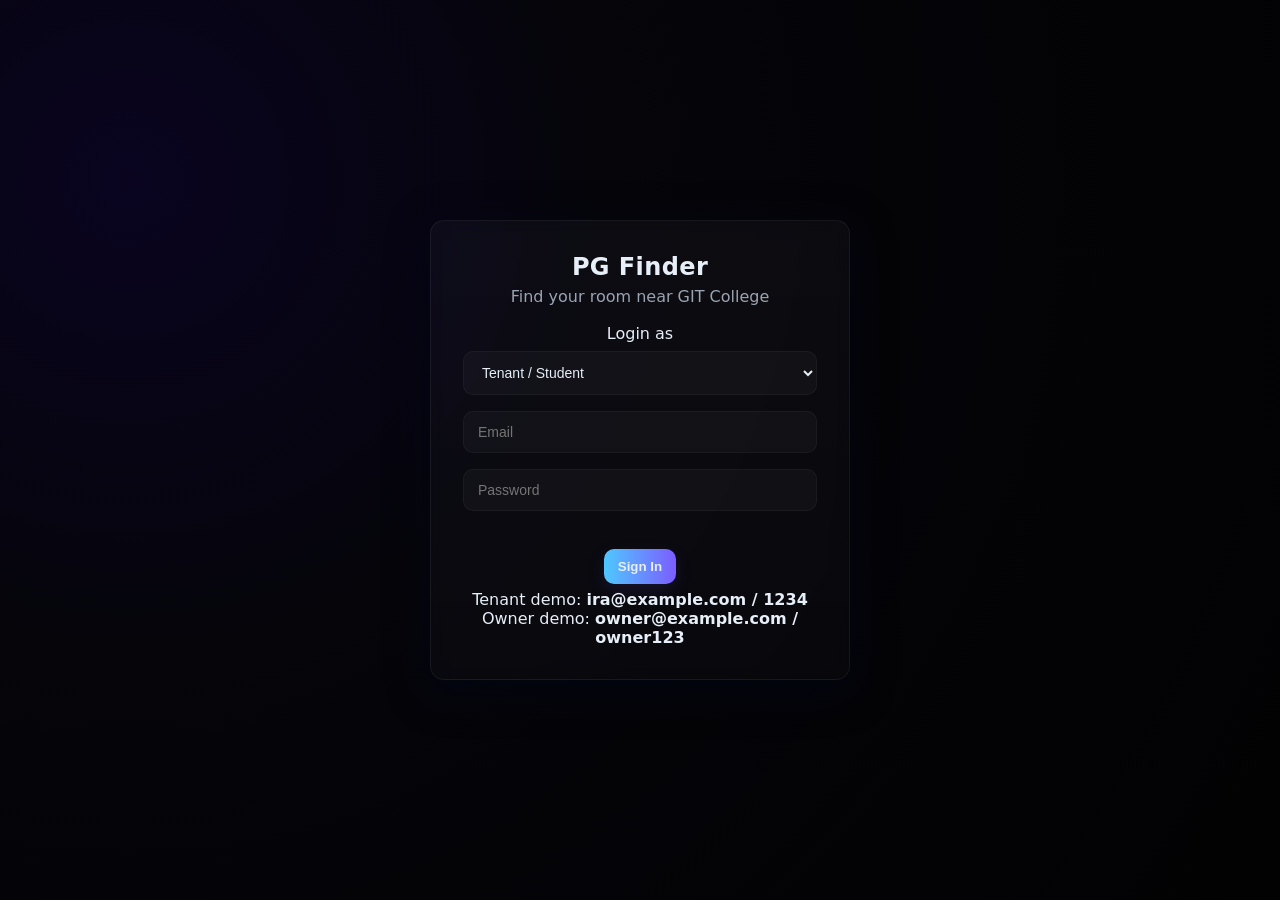
==== index.html @ 417c67a9 "Initial commit - pg finder web project" ====
<!DOCTYPE html>
<html lang="en">
<head>
  <meta charset="utf-8" />
  <meta name="viewport" content="width=device-width,initial-scale=1" />
  <title>PG Finder — Login</title>
  <link rel="stylesheet" href="style.css" />
</head>
<body>
  <main class="page-center">
    <div class="glass-card login-card">
      <h1 class="brand">PG Finder</h1>
      <p class="lead">Find your room near GIT College</p>

      <label>Login as</label>
      <select id="roleSelect" class="form-control">
        <option value="tenant">Tenant / Student</option>
        <option value="owner">PG Owner</option>
      </select>

      <input id="email" class="form-control" type="email" placeholder="Email" />
      <input id="password" class="form-control" type="password" placeholder="Password" />

      <div id="loginError" class="error" aria-live="polite"></div>

      <button id="loginBtn" class="btn primary">Sign In</button>

      <div class="demo-note">
        Tenant demo: <strong>ira@example.com / 1234</strong><br/>
        Owner demo: <strong>owner@example.com / owner123</strong>
      </div>
    </div>
  </main>

  <script>
    // Demo credentials
    const DEMO_TENANT = { email: 'ira@example.com', password: '1234' };
    const DEMO_OWNER = { email: 'owner@example.com', password: 'owner123' };

    const loginBtn = document.getElementById('loginBtn');
    const errEl = document.getElementById('loginError');

    loginBtn.addEventListener('click', () => {
      errEl.textContent = '';
      const role = document.getElementById('roleSelect').value;
      const email = document.getElementById('email').value.trim();
      const pass = document.getElementById('password').value.trim();

      if (!email || !pass) {
        errEl.textContent = 'Please fill email and password.';
        return;
      }

      if (role === 'tenant') {
        if (email === DEMO_TENANT.email && pass === DEMO_TENANT.password) {
          sessionStorage.setItem('pg_user', JSON.stringify({ role: 'tenant', email }));
          window.location.href = 'home.html';
          return;
        } else {
          errEl.textContent = 'Invalid tenant credentials.';
          return;
        }
      }

      if (role === 'owner') {
        if (email === DEMO_OWNER.email && pass === DEMO_OWNER.password) {
          sessionStorage.setItem('pg_user', JSON.stringify({ role: 'owner', email }));
          window.location.href = 'owner.html';
          return;
        } else {
          errEl.textContent = 'Invalid owner credentials.';
          return;
        }
      }
    });

    // Optional: press Enter to login
    [document.getElementById('email'), document.getElementById('password')].forEach(inp=>{
      inp.addEventListener('keypress', (e)=>{ if(e.key === 'Enter') loginBtn.click(); });
    });
  </script>
</body>
</html>
---- style.css ----
/* ------------------------------
   Dark Glassmorphism Theme (B)
   ------------------------------ */
:root{
  --bg-1: #08060b;
  --bg-2: #0d0b12;
  --glass-1: rgba(255,255,255,0.04);
  --glass-2: rgba(255,255,255,0.02);
  --muted: #9aa4b2;
  --accent: linear-gradient(90deg,#6ee7f8,#7c4dff);
  --primary: #5dd4ff;
  --danger: #ff6b6b;
}

/* Reset */
*{box-sizing:border-box}
html,body{height:100%}
body{
  margin:0;
  font-family: "Poppins", system-ui, -apple-system, "Segoe UI", Roboto, "Helvetica Neue", Arial;
  background: radial-gradient(circle at 10% 20%, #0a0420 0%, #05050a 35%, #020203 100%);
  color:#e6eef8;
  -webkit-font-smoothing:antialiased;
  -moz-osx-font-smoothing:grayscale;
}

/* Page center (login) */
.page-center{
  min-height:100vh;
  display:flex;
  align-items:center;
  justify-content:center;
  padding:24px;
}

/* Glass card */
.glass-card{
  background: linear-gradient(180deg, rgba(255,255,255,0.03), rgba(255,255,255,0.02));
  border: 1px solid rgba(255,255,255,0.06);
  border-radius: 14px;
  padding: 20px;
  box-shadow: 0 10px 40px rgba(2,6,23,0.6);
  backdrop-filter: blur(8px) saturate(1.2);
}

/* Login card specifics */
.login-card{
  width: 420px;
  text-align:center;
  padding:32px;
}

/* Brand & text */
.brand{ margin:0; font-size:24px; letter-spacing:0.4px; }
.lead{ margin:6px 0 18px; color:var(--muted); }

/* Forms */
.form-control{
  width:100%;
  padding:12px 14px;
  border-radius:10px;
  margin:8px 0;
  background: rgba(255,255,255,0.03);
  color:#e6eef8;
  border: 1px solid rgba(255,255,255,0.04);
  outline:none;
  font-size:14px;
}

.form-control.small{ width:160px; padding:10px; }

/* Buttons */
.btn{
  display:inline-block;
  padding:10px 14px;
  border-radius:10px;
  border:none;
  cursor:pointer;
  font-weight:600;
  background: rgba(255,255,255,0.03);
  color:#e6eef8;
  margin:6px 0;
}

.btn.primary{ background: linear-gradient(90deg,#4fc8ff,#7c5dff); box-shadow: 0 6px 18px rgba(124,93,255,0.12); }
.btn.ghost{ background: transparent; border:1px solid rgba(255,255,255,0.04); color:var(--muted); }
.btn.warn{ background: var(--danger); color:white; }

/* Error */
.error{ color:#ff9b9b; min-height:18px; margin-top:6px; }

/* Top bar */
.topbar{
  display:flex;
  justify-content:space-between;
  align-items:center;
  padding:20px 32px;
}

.top-left h2{ margin:0; font-size:20px; }
.top-left .muted{ color:var(--muted); margin:4px 0 0; }

/* Controls row */
.controls{
  display:flex;
  gap:12px;
  align-items:center;
  padding: 12px 32px 0 32px;
  flex-wrap:wrap;
}

/* Grid */
.grid{
  padding:22px 32px 48px;
  display:grid;
  grid-template-columns: repeat(auto-fill, minmax(320px, 1fr));
  gap:20px;
}

/* Room card */
.room-card{
  background: linear-gradient(180deg, rgba(255,255,255,0.02), rgba(255,255,255,0.01));
  border-radius:12px;
  overflow:hidden;
  display:flex;
  gap:12px;
  padding:12px;
  border:1px solid rgba(255,255,255,0.03);
  box-shadow: 0 10px 30px rgba(2,6,23,0.5);
}

/* Slider */
.slider{
  width: 44%;
  min-width:140px;
  border-radius:8px;
  overflow:hidden;
  position:relative;
  height:160px;
  background:#0b0b0f;
}

.slider img{ width:100%; height:100%; object-fit:cover; display:block; }

.slider .nav{
  position:absolute; top:50%; transform:translateY(-50%);
  background:rgba(0,0,0,0.45); color:#fff; border:none;
  width:36px; height:36px; border-radius:50%; cursor:pointer;
}

/* left / right */
.slider .nav.left{ left:8px; }
.slider .nav.right{ right:8px; }

/* Room content */
.room-body{
  width: 56%;
  padding:6px 6px 6px 0;
  display:flex;
  flex-direction:column;
  justify-content:space-between;
}

.room-body h3{ margin:0 0 6px; font-size:18px; }
.meta{ color:var(--muted); font-size:13px; margin-bottom:6px; }
.price{ color:#6ee7f8; font-weight:700; margin-bottom:6px; }

.amenities{ display:flex; gap:8px; flex-wrap:wrap; }
.amenities .chip{
  background: rgba(255,255,255,0.02); padding:6px 8px; border-radius:999px; font-size:12px; color:var(--muted);
}

/* actions */
.actions{ display:flex; gap:8px; margin-top:10px; align-items:center; }
.actions .btn{ padding:8px 10px; font-size:13px; }

/* Map button */
.map-btn{ width:100%; margin-top:10px; background: linear-gradient(90deg,#ff9a9e,#fad0c4); color:#05050a; font-weight:700; }

/* Owner panel */
.owner-main{ padding:18px 32px; }
.owner-panel{ max-width:980px; margin:0 auto; }
.bookings-list{ margin-top:12px; display:flex; flex-direction:column; gap:12px; }

/* booking card */
.booking-card{
  display:flex; justify-content:space-between; align-items:center;
  padding:12px; border-radius:10px; background: rgba(255,255,255,0.01);
  border:1px solid rgba(255,255,255,0.03);
}

/* badge */
.badge{ padding:6px 10px; border-radius:999px; font-weight:700; }
.badge.pending{ background:#fff7ed; color:#92400e; }
.badge.accepted{ background:#ecfdf5; color:#065f46; }
.badge.rejected{ background:#fff1f2; color:#9f1239; }

/* small helpers */
.muted{ color:var(--muted); }
.hidden{ display:none; }

/* toast */
.toast{
  position:fixed; right:20px; bottom:20px; padding:12px 16px; border-radius:10px;
  background: linear-gradient(90deg,#00c6ff,#7c5dff); color:#07070a; font-weight:700; box-shadow:0 10px 30px rgba(2,6,23,0.6);
}

/* responsive */
@media (max-width:920px){
  .slider{ height:140px }
  .room-body{ width:56% }
}
@media (max-width:720px){
  .grid{ grid-template-columns: 1fr; padding:16px; }
  .room-card{ flex-direction:column; }
  .slider{ width:100%; height:220px; }
  .room-body{ width:100%; padding:8px 0 0 0; }
  .controls{ padding:12px 16px; gap:8px; justify-content:center; }
  .form-control.small{ width:120px; }
}
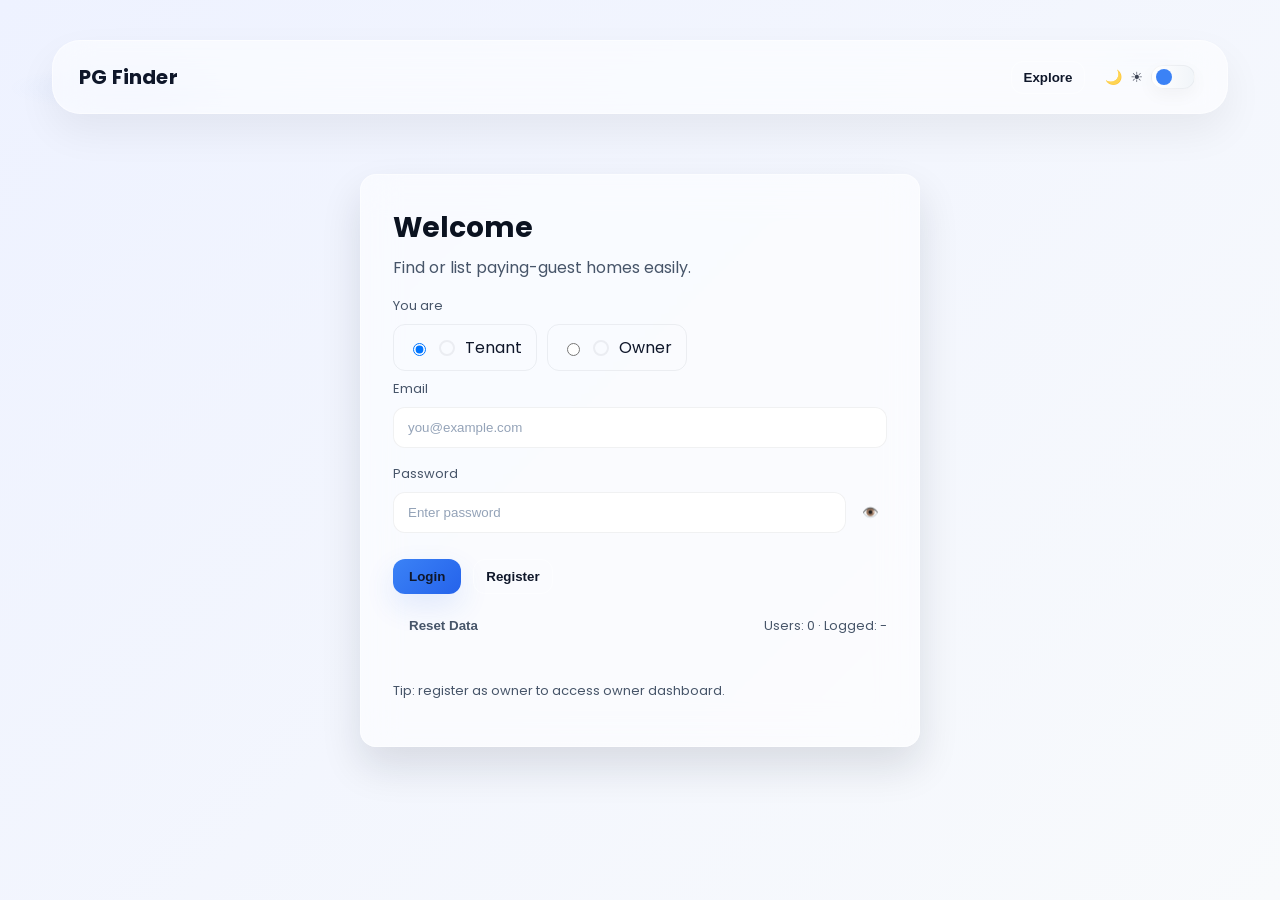
==== commit 5218a010: "Updated PG Finder project" ====
--- a/index.html
+++ b/index.html
@@ -1,83 +1,139 @@
 <!DOCTYPE html>
 <html lang="en">
 <head>
-  <meta charset="utf-8" />
-  <meta name="viewport" content="width=device-width,initial-scale=1" />
-  <title>PG Finder — Login</title>
-  <link rel="stylesheet" href="style.css" />
+  <meta charset="utf-8">
+  <meta name="viewport" content="width=device-width,initial-scale=1">
+  <title>PG Finder — Login / Register</title>
+  <link href="https://fonts.googleapis.com/css2?family=Poppins:wght@300;400;600;700&display=swap" rel="stylesheet">
+  <link rel="stylesheet" href="style.css">
 </head>
 <body>
-  <main class="page-center">
-    <div class="glass-card login-card">
-      <h1 class="brand">PG Finder</h1>
-      <p class="lead">Find your room near GIT College</p>
 
-      <label>Login as</label>
-      <select id="roleSelect" class="form-control">
-        <option value="tenant">Tenant / Student</option>
-        <option value="owner">PG Owner</option>
-      </select>
+  <input id="themeToggle" class="theme-toggle-input" type="checkbox" aria-label="Toggle color theme">
 
-      <input id="email" class="form-control" type="email" placeholder="Email" />
-      <input id="password" class="form-control" type="password" placeholder="Password" />
+  <div class="app">
 
-      <div id="loginError" class="error" aria-live="polite"></div>
+  <header class="topbar">
+    <div class="brand">PG Finder</div>
+    <nav class="top-actions">
+      <button class="btn btn-outline-yellow" onclick="location.href='home.html'">Explore</button>
+      <label for="themeToggle" class="theme-switch" title="Toggle theme" aria-hidden="false">
+        <span class="moon">🌙</span>
+        <span class="sun">☀️</span>
+        <span class="switch-knob"></span>
+      </label>
+    </nav>
+  </header>
 
-      <button id="loginBtn" class="btn primary">Sign In</button>
+  <main class="center-wrap">
+  <section class="login-card" aria-labelledby="loginTitle">
+    <h1 id="loginTitle">Welcome</h1>
+    <p class="lead">Find or list paying-guest homes easily.</p>
 
-      <div class="demo-note">
-        Tenant demo: <strong>ira@example.com / 1234</strong><br/>
-        Owner demo: <strong>owner@example.com / owner123</strong>
-      </div>
+    <label class="label">You are</label>
+    <div class="segmented" role="radiogroup" aria-label="Choose role">
+      <label class="seg" for="r-tenant"><input id="r-tenant" name="roleRadio" type="radio" value="tenant" checked onchange="document.getElementById('role').value='tenant'"> <span class="dot"></span> Tenant</label>
+      <label class="seg" for="r-owner"><input id="r-owner" name="roleRadio" type="radio" value="owner" onchange="document.getElementById('role').value='owner'"> <span class="dot"></span> Owner</label>
     </div>
+    <select id="role" hidden>
+      <option value="tenant">Tenant</option>
+      <option value="owner">Owner</option>
+    </select>
+
+    <label class="label" for="email">Email</label>
+    <input type="email" id="email" placeholder="you@example.com" autocomplete="email">
+
+    <label class="label" for="password">Password</label>
+    <div class="password-wrap">
+      <input type="password" id="password" placeholder="Enter password" autocomplete="current-password">
+      <button class="icon-btn" id="togglePwd" type="button" aria-label="Show password" aria-pressed="false" onclick="togglePassword()">👁️</button>
+    </div>
+
+    <div class="actions-row">
+      <button class="btn btn-yellow" onclick="login()">Login</button>
+      <button class="btn btn-outline-yellow" onclick="registerUser()">Register</button>
+    </div>
+
+    <div class="meta-row">
+      <button class="btn btn-ghost" onclick="resetData()">Reset Data</button>
+      <small id="storageStatus" class="status">Users: 0 · Logged: -</small>
+    </div>
+
+    <div class="users-list" id="usersList" aria-live="polite"></div>
+
+    <p class="tip">Tip: register as owner to access owner dashboard.</p>
+  </section>
   </main>
 
-  <script>
-    // Demo credentials
-    const DEMO_TENANT = { email: 'ira@example.com', password: '1234' };
-    const DEMO_OWNER = { email: 'owner@example.com', password: 'owner123' };
+  </div><!-- /.app -->
 
-    const loginBtn = document.getElementById('loginBtn');
-    const errEl = document.getElementById('loginError');
+ <script>
+function registerUser(){
+  const role = document.getElementById("role").value;
+  const email = document.getElementById("email").value.trim().toLowerCase();
+  const password = document.getElementById("password").value;
 
-    loginBtn.addEventListener('click', () => {
-      errEl.textContent = '';
-      const role = document.getElementById('roleSelect').value;
-      const email = document.getElementById('email').value.trim();
-      const pass = document.getElementById('password').value.trim();
+  if(!email || !password){
+    alert("Please fill all fields");
+    return;
+  }
 
-      if (!email || !pass) {
-        errEl.textContent = 'Please fill email and password.';
-        return;
-      }
+  const users = JSON.parse(localStorage.getItem("users") || "{}");
 
-      if (role === 'tenant') {
-        if (email === DEMO_TENANT.email && pass === DEMO_TENANT.password) {
-          sessionStorage.setItem('pg_user', JSON.stringify({ role: 'tenant', email }));
-          window.location.href = 'home.html';
-          return;
-        } else {
-          errEl.textContent = 'Invalid tenant credentials.';
-          return;
-        }
-      }
+  if(users[email]){
+    alert("User already exists. Please login.");
+    return;
+  }
 
-      if (role === 'owner') {
-        if (email === DEMO_OWNER.email && pass === DEMO_OWNER.password) {
-          sessionStorage.setItem('pg_user', JSON.stringify({ role: 'owner', email }));
-          window.location.href = 'owner.html';
-          return;
-        } else {
-          errEl.textContent = 'Invalid owner credentials.';
-          return;
-        }
-      }
-    });
+  users[email] = { password, role };
+  localStorage.setItem("users", JSON.stringify(users));
 
-    // Optional: press Enter to login
-    [document.getElementById('email'), document.getElementById('password')].forEach(inp=>{
-      inp.addEventListener('keypress', (e)=>{ if(e.key === 'Enter') loginBtn.click(); });
-    });
-  </script>
+  // ✅ SAVE SESSION
+  localStorage.setItem("pg_user", JSON.stringify({ email, role }));
+
+  alert("Registered successfully!");
+
+  if(role === "owner"){
+    window.location.href = "owner.html";
+  } else {
+    window.location.href = "home.html";
+  }
+}
+
+function login(){
+  const roleSelected = document.getElementById("role").value;
+  const email = document.getElementById("email").value.trim().toLowerCase();
+  const password = document.getElementById("password").value;
+
+  if(!email || !password){
+    alert("Please fill all fields");
+    return;
+  }
+
+  const users = JSON.parse(localStorage.getItem("users") || "{}");
+  const user = users[email];
+
+  if(!user || user.password !== password){
+    alert("Invalid credentials");
+    return;
+  }
+
+  // ✅ ALWAYS TRUST STORED ROLE
+  const role = user.role;
+
+  localStorage.setItem("pg_user", JSON.stringify({ email, role }));
+
+  if(role === "owner"){
+    window.location.href = "owner.html";
+  } else {
+    window.location.href = "home.html";
+  }
+}
+</script>
+
+
+<script src="script.js"></script>
+
+
 </body>
 </html>
--- a/style.css
+++ b/style.css
@@ -1,220 +1,210 @@
-/* ------------------------------
-   Dark Glassmorphism Theme (B)
-   ------------------------------ */
+/* Blue / Neutral Glassmorphism
+   - Light + Dark themes via [data-theme="dark"] or body.dark
+   - Uses CSS variables for easy tuning
+*/
+
 :root{
-  --bg-1: #08060b;
-  --bg-2: #0d0b12;
-  --glass-1: rgba(255,255,255,0.04);
-  --glass-2: rgba(255,255,255,0.02);
-  --muted: #9aa4b2;
-  --accent: linear-gradient(90deg,#6ee7f8,#7c4dff);
-  --primary: #5dd4ff;
-  --danger: #ff6b6b;
-}
-
-/* Reset */
+  /* Page background (light) */
+  --bg-gradient: linear-gradient(135deg,#eef2ff 0%,#f8fafc 100%);
+
+  /* Glass tokens (light) */
+  --glass-bg: rgba(255,255,255,0.55);
+  --glass-border: rgba(255,255,255,0.48);
+  --glass-blur: 18px;
+  --card-shadow: 0 20px 40px rgba(15,23,42,0.12);
+  --radius: 16px;
+
+  /* Typography (light) */
+  --text-main: #0f172a;
+  --text-muted: #475569;
+  --heading: #0b1220;
+
+  /* Primary (blue) */
+  --primary-start: #3b82f6;
+  --primary-end:   #2563eb;
+  --primary-grad: linear-gradient(135deg,var(--primary-start),var(--primary-end));
+  --btn-glow: 0 12px 30px rgba(37,99,235,0.12);
+
+  /* Inputs */
+  --input-bg: rgba(255,255,255,0.92);
+  --input-border: rgba(15,23,42,0.06);
+  --placeholder: #94a3b8;
+
+  /* Focus */
+  --focus: rgba(37,99,235,0.14);
+
+  /* Misc */
+  --fast: 150ms; --med: 260ms;
+}
+
+/* Dark theme overrides */
+[data-theme="dark"], body.dark{
+  --bg-gradient: linear-gradient(180deg,#041025 0%, #052238 100%);
+  --glass-bg: rgba(255,255,255,0.04);
+  --glass-border: rgba(255,255,255,0.06);
+  --card-shadow: 0 20px 40px rgba(2,6,23,0.6);
+  --text-main: #e6eef8;
+  --text-muted: #9fb3c8;
+  --heading: #f1f7ff;
+  --input-bg: rgba(255,255,255,0.02);
+  --input-border: rgba(255,255,255,0.06);
+  --placeholder: #7f9fb7;
+  --btn-glow: 0 12px 30px rgba(14,165,233,0.10);
+  --focus: rgba(14,165,233,0.16);
+}
+
+/* Base reset */
 *{box-sizing:border-box}
 html,body{height:100%}
 body{
-  margin:0;
-  font-family: "Poppins", system-ui, -apple-system, "Segoe UI", Roboto, "Helvetica Neue", Arial;
-  background: radial-gradient(circle at 10% 20%, #0a0420 0%, #05050a 35%, #020203 100%);
-  color:#e6eef8;
-  -webkit-font-smoothing:antialiased;
-  -moz-osx-font-smoothing:grayscale;
-}
-
-/* Page center (login) */
-.page-center{
-  min-height:100vh;
-  display:flex;
-  align-items:center;
-  justify-content:center;
-  padding:24px;
-}
-
-/* Glass card */
-.glass-card{
-  background: linear-gradient(180deg, rgba(255,255,255,0.03), rgba(255,255,255,0.02));
-  border: 1px solid rgba(255,255,255,0.06);
-  border-radius: 14px;
-  padding: 20px;
-  box-shadow: 0 10px 40px rgba(2,6,23,0.6);
-  backdrop-filter: blur(8px) saturate(1.2);
-}
-
-/* Login card specifics */
-.login-card{
-  width: 420px;
-  text-align:center;
-  padding:32px;
-}
-
-/* Brand & text */
-.brand{ margin:0; font-size:24px; letter-spacing:0.4px; }
-.lead{ margin:6px 0 18px; color:var(--muted); }
-
-/* Forms */
-.form-control{
-  width:100%;
-  padding:12px 14px;
-  border-radius:10px;
-  margin:8px 0;
-  background: rgba(255,255,255,0.03);
-  color:#e6eef8;
-  border: 1px solid rgba(255,255,255,0.04);
-  outline:none;
-  font-size:14px;
-}
-
-.form-control.small{ width:160px; padding:10px; }
+  margin:0;font-family:Poppins, system-ui, -apple-system, 'Segoe UI', Roboto, Arial, sans-serif;
+  color:var(--text-main);background:var(--bg-gradient);
+  -webkit-font-smoothing:antialiased;-moz-osx-font-smoothing:grayscale;
+  transition: background var(--med) ease, color var(--med) ease;
+}
+
+.app{min-height:100vh;padding:20px}
+
+/* Header / navbar */
+header{display:flex;align-items:center;justify-content:space-between;gap:12px;max-width:1200px;margin:18px auto;padding:12px 18px;border-radius:12px;background:var(--glass-bg);border:1px solid var(--glass-border);box-shadow:var(--card-shadow);backdrop-filter:blur(var(--glass-blur));-webkit-backdrop-filter:blur(var(--glass-blur));position:sticky;top:14px;z-index:40}
+.brand{font-weight:700;font-size:18px;color:var(--heading)}
+.top-actions{display:flex;gap:12px;align-items:center}
+
+/* Header pill / topbar polish (Airbnb-like) */
+header.topbar{max-width:calc(100% - 64px);margin:20px auto;padding:18px 26px;border-radius:28px;background:var(--glass-bg);border:1px solid rgba(255,255,255,0.5);box-shadow:0 18px 40px rgba(2,6,23,0.06);}
+header.topbar .brand{font-size:20px;letter-spacing:0.2px}
+header.topbar .top-actions{gap:14px}
+
+/* subtle decorative glow behind header for light mode */
+:root::after{content:"";position:fixed;left:0;top:0;width:100%;height:220px;background:radial-gradient(600px 120px at 10% 40%,rgba(59,130,246,0.06),transparent 20%),radial-gradient(400px 100px at 90% 30%,rgba(37,99,235,0.04),transparent 18%);pointer-events:none;z-index:-1}
+[data-theme="dark"]:root::after{background:none}
+
+/* Card polish */
+.card{padding:18px;border-radius:16px;background:var(--glass-bg);border:1px solid var(--glass-border);backdrop-filter: blur(var(--glass-blur));box-shadow:var(--card-shadow);transition:transform .28s var(--ease),box-shadow .28s var(--ease);overflow:hidden}
+.card .slider{position:relative;border-radius:12px;overflow:hidden}
+.card .slider::after{content:"";position:absolute;left:0;right:0;bottom:0;height:60%;background:linear-gradient(180deg,transparent,rgba(0,0,0,0.06));pointer-events:none}
+.card h3{margin:10px 0 2px 0;font-size:16px;color:var(--heading)}
+.card p{margin:0;color:var(--text-main)}
+
+/* Price / rating row styling (assumes first p has price/rating) */
+.card p.price{font-weight:700;color:var(--heading);margin-top:8px}
+.card p.meta{color:var(--text-muted);font-size:13px;margin-top:6px}
+
+/* style raw buttons inside cards (script generates plain buttons) */
+.card button{padding:8px 12px;border-radius:10px;border:0;background:var(--primary-grad);color:#fff;cursor:pointer;transition:transform .16s var(--ease), box-shadow .16s var(--ease)}
+.card button:hover{transform:translateY(-3px);box-shadow:0 18px 40px rgba(37,99,235,0.12)}
+.card button[style]{background:linear-gradient(135deg,#25D366,#1DA851);box-shadow:0 12px 30px rgba(37,99,235,0.06)}
+
+/* image hover zoom */
+.slider img{width:100%;height:160px;object-fit:cover;border-radius:12px;transition:transform .6s var(--ease)}
+.card:hover .slider img{transform:scale(1.04)}
+
+/* badge-like rating */
+.card .rating{position:absolute;right:10px;top:10px;background:linear-gradient(135deg,var(--primary-start),var(--primary-end));color:#fff;padding:6px 8px;border-radius:999px;font-weight:700;box-shadow:0 8px 26px rgba(37,99,235,0.12)}
+
+/* subtle footer/footer tip */
+.tip{margin-top:12px;color:var(--text-muted);font-size:13px}
+
+/* Theme switch (uses body class or data-theme) */
+.theme-switch{display:inline-flex;align-items:center;gap:8px;cursor:pointer;padding:6px;border-radius:999px;user-select:none}
+.theme-switch .sun,.theme-switch .moon{font-size:14px;line-height:1;opacity:.8}
+.theme-switch .switch-knob{width:44px;height:24px;border-radius:999px;background:linear-gradient(90deg,#ffffff,#f1f5f9);display:inline-block;position:relative;border:1px solid rgba(15,23,42,0.04);box-shadow:0 6px 18px rgba(2,6,23,0.04)}
+.theme-switch .switch-knob::after{content:"";position:absolute;top:50%;left:4px;transform:translateY(-50%);width:16px;height:16px;border-radius:50%;background:var(--primary-start);transition:left .22s ease, background .22s ease}
+.theme-toggle-input{position:absolute;width:1px;height:1px;padding:0;margin:-1px;overflow:hidden;clip:rect(0,0,0,0);white-space:nowrap;border:0}
+.theme-toggle-input:focus-visible + .app .theme-switch,
+.theme-toggle-input:focus-visible + .app .theme-switch-mini{outline:3px solid var(--focus);outline-offset:3px}
+.theme-switch-mini{display:inline-flex;align-items:center;justify-content:center;min-width:44px;min-height:44px;padding:6px;border-radius:999px;cursor:pointer;user-select:none}
+
+/* Dark mode appearance */
+[data-theme="dark"] .theme-switch .switch-knob{background:rgba(255,255,255,0.04);border:1px solid rgba(255,255,255,0.06);box-shadow:none}
+[data-theme="dark"] .theme-switch .switch-knob::after{left:24px;background:var(--primary-end)}
+[data-theme="dark"] .theme-switch .sun{opacity:.35}
+[data-theme="dark"] .theme-switch .moon{opacity:1}
+
+
+/* Inputs in header */
+header input[type="text"], header select, input[type="search"]{background:var(--input-bg);color:var(--text-main);border:1px solid var(--input-border);padding:10px 12px;border-radius:12px;transition:box-shadow var(--fast),border-color var(--fast)}
+input::placeholder, header input::placeholder{color:var(--placeholder)}
+input:focus, select:focus, textarea:focus{outline:none;box-shadow:0 8px 30px var(--focus)}
+
+/* Centered login card */
+.center-wrap{display:flex;align-items:center;justify-content:center;padding:40px 20px}
+.login-card{width:100%;max-width:560px;padding:32px;border-radius:var(--radius);background:var(--glass-bg);border:1px solid var(--glass-border);box-shadow:var(--card-shadow);backdrop-filter:blur(var(--glass-blur));-webkit-backdrop-filter:blur(var(--glass-blur));transition:transform var(--fast),box-shadow var(--fast),background var(--med)}
+.login-card h1{margin:0 0 6px 0;font-size:28px;color:var(--heading)}
+.lead{margin:0 0 16px 0;color:var(--text-muted)}
+.label{display:block;margin-top:8px;color:var(--text-muted);font-size:13px}
+
+/* Segmented controls */
+.segmented{display:flex;gap:10px;margin-top:8px}
+.seg{display:inline-flex;align-items:center;gap:10px;padding:10px 14px;border-radius:12px;background:transparent;border:1px solid var(--input-border);color:var(--text-main);cursor:pointer}
+.seg .dot{width:16px;height:16px;border-radius:50%;border:2px solid var(--input-border);background:transparent}
+
+.password-wrap{display:flex;gap:8px;align-items:center}
+.icon-btn{background:transparent;border:none;color:var(--text-muted);padding:8px;border-radius:8px;cursor:pointer}
 
 /* Buttons */
-.btn{
-  display:inline-block;
-  padding:10px 14px;
-  border-radius:10px;
-  border:none;
-  cursor:pointer;
-  font-weight:600;
-  background: rgba(255,255,255,0.03);
-  color:#e6eef8;
-  margin:6px 0;
-}
-
-.btn.primary{ background: linear-gradient(90deg,#4fc8ff,#7c5dff); box-shadow: 0 6px 18px rgba(124,93,255,0.12); }
-.btn.ghost{ background: transparent; border:1px solid rgba(255,255,255,0.04); color:var(--muted); }
-.btn.warn{ background: var(--danger); color:white; }
-
-/* Error */
-.error{ color:#ff9b9b; min-height:18px; margin-top:6px; }
-
-/* Top bar */
-.topbar{
-  display:flex;
-  justify-content:space-between;
-  align-items:center;
-  padding:20px 32px;
-}
-
-.top-left h2{ margin:0; font-size:20px; }
-.top-left .muted{ color:var(--muted); margin:4px 0 0; }
-
-/* Controls row */
-.controls{
-  display:flex;
-  gap:12px;
-  align-items:center;
-  padding: 12px 32px 0 32px;
-  flex-wrap:wrap;
-}
-
-/* Grid */
-.grid{
-  padding:22px 32px 48px;
-  display:grid;
-  grid-template-columns: repeat(auto-fill, minmax(320px, 1fr));
-  gap:20px;
-}
-
-/* Room card */
-.room-card{
-  background: linear-gradient(180deg, rgba(255,255,255,0.02), rgba(255,255,255,0.01));
-  border-radius:12px;
-  overflow:hidden;
-  display:flex;
-  gap:12px;
-  padding:12px;
-  border:1px solid rgba(255,255,255,0.03);
-  box-shadow: 0 10px 30px rgba(2,6,23,0.5);
-}
-
-/* Slider */
-.slider{
-  width: 44%;
-  min-width:140px;
-  border-radius:8px;
-  overflow:hidden;
-  position:relative;
-  height:160px;
-  background:#0b0b0f;
-}
-
-.slider img{ width:100%; height:100%; object-fit:cover; display:block; }
-
-.slider .nav{
-  position:absolute; top:50%; transform:translateY(-50%);
-  background:rgba(0,0,0,0.45); color:#fff; border:none;
-  width:36px; height:36px; border-radius:50%; cursor:pointer;
-}
-
-/* left / right */
-.slider .nav.left{ left:8px; }
-.slider .nav.right{ right:8px; }
-
-/* Room content */
-.room-body{
-  width: 56%;
-  padding:6px 6px 6px 0;
-  display:flex;
-  flex-direction:column;
-  justify-content:space-between;
-}
-
-.room-body h3{ margin:0 0 6px; font-size:18px; }
-.meta{ color:var(--muted); font-size:13px; margin-bottom:6px; }
-.price{ color:#6ee7f8; font-weight:700; margin-bottom:6px; }
-
-.amenities{ display:flex; gap:8px; flex-wrap:wrap; }
-.amenities .chip{
-  background: rgba(255,255,255,0.02); padding:6px 8px; border-radius:999px; font-size:12px; color:var(--muted);
-}
-
-/* actions */
-.actions{ display:flex; gap:8px; margin-top:10px; align-items:center; }
-.actions .btn{ padding:8px 10px; font-size:13px; }
-
-/* Map button */
-.map-btn{ width:100%; margin-top:10px; background: linear-gradient(90deg,#ff9a9e,#fad0c4); color:#05050a; font-weight:700; }
-
-/* Owner panel */
-.owner-main{ padding:18px 32px; }
-.owner-panel{ max-width:980px; margin:0 auto; }
-.bookings-list{ margin-top:12px; display:flex; flex-direction:column; gap:12px; }
-
-/* booking card */
-.booking-card{
-  display:flex; justify-content:space-between; align-items:center;
-  padding:12px; border-radius:10px; background: rgba(255,255,255,0.01);
-  border:1px solid rgba(255,255,255,0.03);
-}
-
-/* badge */
-.badge{ padding:6px 10px; border-radius:999px; font-weight:700; }
-.badge.pending{ background:#fff7ed; color:#92400e; }
-.badge.accepted{ background:#ecfdf5; color:#065f46; }
-.badge.rejected{ background:#fff1f2; color:#9f1239; }
-
-/* small helpers */
-.muted{ color:var(--muted); }
-.hidden{ display:none; }
-
-/* toast */
-.toast{
-  position:fixed; right:20px; bottom:20px; padding:12px 16px; border-radius:10px;
-  background: linear-gradient(90deg,#00c6ff,#7c5dff); color:#07070a; font-weight:700; box-shadow:0 10px 30px rgba(2,6,23,0.6);
-}
-
-/* responsive */
-@media (max-width:920px){
-  .slider{ height:140px }
-  .room-body{ width:56% }
-}
+.actions-row{display:flex;gap:12px;margin-top:18px}
+.btn{font-weight:600;padding:10px 16px;border-radius:12px;border:0;cursor:pointer;transition:transform .18s ease,box-shadow .18s ease}
+.btn-primary, .btn-yellow{background:var(--primary-grad);color:#fff;box-shadow:var(--btn-glow)}
+.btn-primary:hover, .btn-yellow:hover{transform:translateY(-4px) scale(1.02);box-shadow:0 20px 60px rgba(37,99,235,0.12)}
+.btn-outline-yellow, .btn-secondary{background:transparent;color:var(--heading);border:1px solid var(--glass-border);padding:8px 12px;border-radius:12px}
+.btn-ghost{background:transparent;color:var(--text-muted)}
+
+.meta-row{display:flex;align-items:center;justify-content:space-between;margin-top:14px;color:var(--text-muted)}
+.status{font-size:13px;color:var(--text-muted)}
+
+.users-list{margin-top:14px;max-height:160px;overflow:auto;padding:6px;border-radius:12px}
+.users-list .user{display:flex;align-items:center;justify-content:space-between;padding:10px;border-radius:10px;margin-bottom:8px;background:rgba(255,255,255,0.02);border:1px solid rgba(255,255,255,0.03);color:var(--text-main)}
+
+/* Grid / Cards */
+.grid{display:grid;grid-template-columns:repeat(auto-fit,minmax(300px,1fr));gap:20px;padding:22px;max-width:1200px;margin:18px auto}
+.card{padding:16px;border-radius:14px;background:var(--glass-bg);border:1px solid var(--glass-border);backdrop-filter: blur(var(--glass-blur));box-shadow:var(--card-shadow);transition:transform .3s ease}
+.card:hover{transform:translateY(-6px) scale(1.02);box-shadow:0 30px 80px rgba(0,0,0,0.12)}
+.slider img{width:100%;height:160px;object-fit:cover;border-radius:12px;transition:transform .3s ease}
+.card .title{font-weight:700;color:var(--heading);margin-top:8px}
+.card p{color:var(--text-main)}
+
+.card button{padding:8px 12px;border-radius:10px}
+
+/* Modal */
+.modal{position:fixed;left:0;right:0;top:0;bottom:0;display:none;align-items:center;justify-content:center;background:rgba(0,0,0,0.45);z-index:1000}
+.modal .panel{width:420px;max-width:92%;border-radius:12px;padding:18px;background:var(--glass-bg);border:1px solid var(--glass-border);box-shadow:var(--card-shadow);backdrop-filter: blur(var(--glass-blur))}
+
+/* Form inputs */
+input[type="email"], input[type="password"], input[type="text"], textarea, select{width:100%;padding:12px 14px;border-radius:12px;background:var(--input-bg);border:1px solid var(--input-border);color:var(--text-main);margin:8px 0;transition:box-shadow var(--fast), border-color var(--fast)}
+input::placeholder, textarea::placeholder{color:var(--placeholder)}
+
+/* Floating WhatsApp */
+.floating-whatsapp{position:fixed;right:18px;bottom:18px;padding:12px;border-radius:50%;background:linear-gradient(135deg,#10b981,#059669);color:#fff;box-shadow:0 10px 30px rgba(0,0,0,0.15);z-index:999}
+
+/* Toast */
+.app-toast{position:fixed;right:20px;bottom:28px;padding:10px 14px;border-radius:12px;background:rgba(37,99,235,0.08);color:var(--text-main);backdrop-filter: blur(6px);border:1px solid rgba(37,99,235,0.12);box-shadow:0 8px 30px rgba(0,0,0,0.12);z-index:9999;opacity:0;transform:translateY(8px);transition:opacity .28s ease, transform .28s ease}
+.app-toast.show{opacity:1;transform:translateY(0)}
+
+/* Responsive tweaks */
+@media (max-width:720px){.grid{grid-template-columns:1fr;padding:14px}header{flex-direction:column;align-items:flex-start}.center-wrap{padding:24px 12px}}
+
+/* Accessibility helpers */
+a, button, .btn, .brand{color:inherit}
+:focus{outline:3px solid var(--focus);outline-offset:2px}
+
+/* Optional subtle animated dark backdrop when in dark mode */
+[data-theme="dark"] body::before, body.dark::before{content:"";position:fixed;inset:0;z-index:-2;pointer-events:none;filter:blur(40px) brightness(.95);background:radial-gradient(600px 600px at 10% 20%, rgba(2,48,78,0.55), transparent 10%),radial-gradient(500px 500px at 90% 80%, rgba(2,128,200,0.18), transparent 12%),linear-gradient(120deg,#041025,#062238);background-size:200% 200%;animation: bgShift 14s linear infinite}
+
+@keyframes bgShift{0%{background-position:0% 50%}50%{background-position:100% 50%}100%{background-position:0% 50%}}
+
+/* ensure content backgrounds remain transparent when using animated backdrop */
+main, .app{background:transparent}
+
+/* Inputs & header tweaks */
+header input#search{min-width:220px;box-shadow:inset 0 4px 12px rgba(2,6,23,0.04);border-radius:10px}
+header select{min-width:140px}
+
+/* responsive fallback tweaks */
 @media (max-width:720px){
-  .grid{ grid-template-columns: 1fr; padding:16px; }
-  .room-card{ flex-direction:column; }
-  .slider{ width:100%; height:220px; }
-  .room-body{ width:100%; padding:8px 0 0 0; }
-  .controls{ padding:12px 16px; gap:8px; justify-content:center; }
-  .form-control.small{ width:120px; }
-}
+  .grid{grid-template-columns:1fr;padding:14px}
+  header{flex-direction:column;align-items:flex-start}
+  .center-wrap{padding:24px 12px}
+}
+
+/* End of stylesheet */
